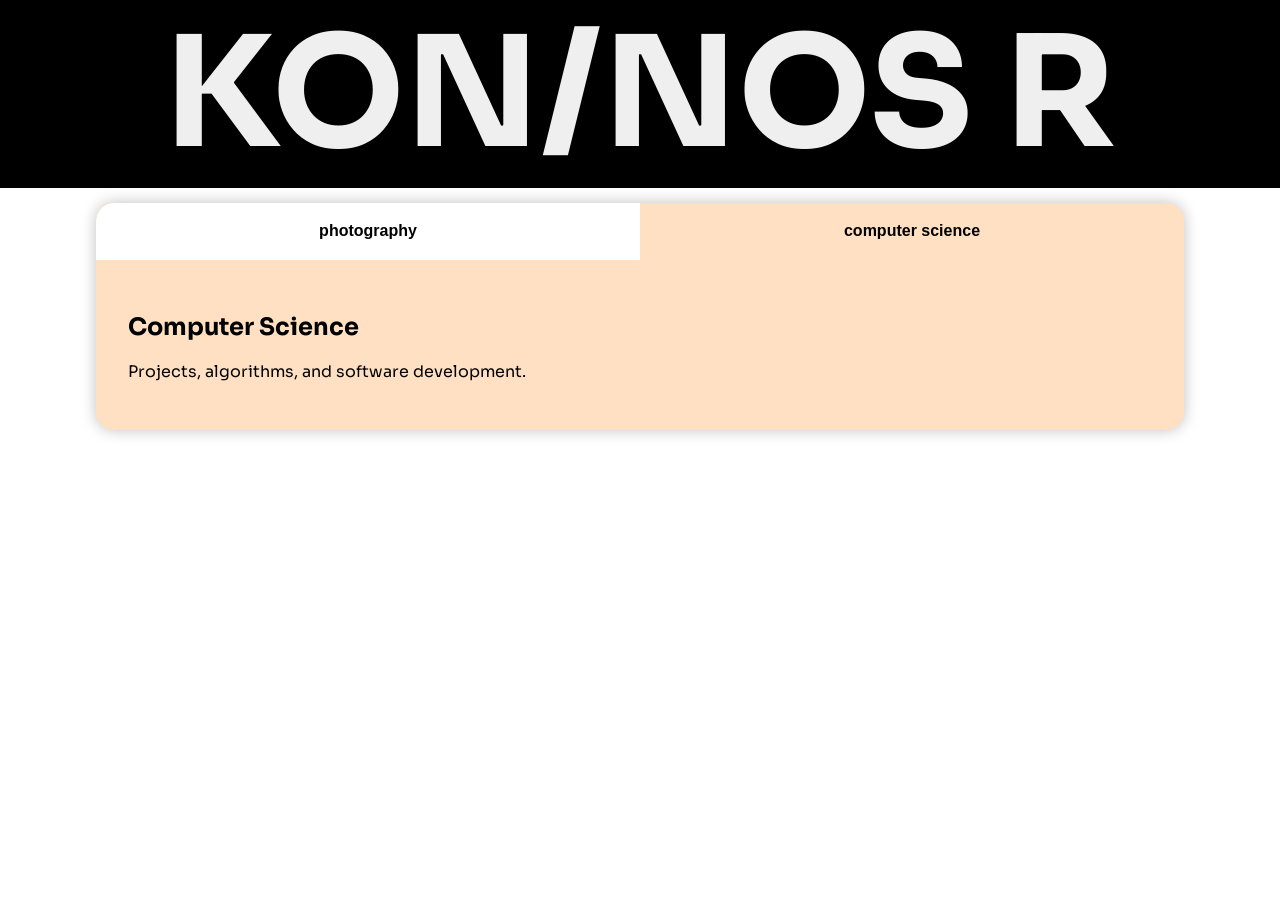
==== index.html @ 998af0dc "Added placeholders for hero and designed the cards" ====
<!DOCTYPE html>

<html lang="en">
    <head>
        <meta charset="UTF-8">
        <meta name="viewport" content="width=device-width, initial-scale=1.0" />
        <link rel="stylesheet" href="style.css">

        <link rel="preconnect" href="https://fonts.googleapis.com">
        <link rel="preconnect" href="https://fonts.gstatic.com" crossorigin>
        <link href="https://fonts.googleapis.com/css2?family=Sora:wght@600;700;800&display=swap" rel="stylesheet">

        <title>KON/NOS R</title>
    </head>

    <body>
        <header>
            <h1>KON/NOS R</h1>
        </header>

        <div class="content">
            <div class="outer-container" id="container">
            
                <div class="nav">
                    <button id="photoBtn" class="nav_card left" onclick="setHero('photo')">
                        photography
                    </button>
                
                    <button id="csBtn" class="nav_card right" onclick="setHero('cs')">
                        computer science
                    </button>
                </div>
            
                <div class="hero" id="hero">
                    <h2>Welcome</h2>
                </div>
            </div>
        </div>


        <script>
        function setHero(section) {
            const hero = document.getElementById("hero");
            const container = document.getElementById("container");
        
            const photoBtn = document.getElementById("photoBtn");
            const csBtn = document.getElementById("csBtn");
        
            photoBtn.classList.remove("active");
            csBtn.classList.remove("active");
        
            if (section === "photo") {
                container.style.background = "#bff6fa"; // cyan card
            
                photoBtn.classList.add("active");
                photoBtn.style.background = "#bff6fa";
                csBtn.style.background = "white";
            
                hero.innerHTML = `
                    <h2>Photography</h2>
                    <p>Visual work, light, and creative experiments.</p>
                `;
            }
        
            if (section === "cs") {
                container.style.background = "#ffe0c2"; // orange card
            
                csBtn.classList.add("active");
                csBtn.style.background = "#ffe0c2";
                photoBtn.style.background = "white";
            
                hero.innerHTML = `
                    <h2>Computer Science</h2>
                    <p>Projects, algorithms, and software development.</p>
                `;
            }
        }

        window.onload = function () {
            setHero("cs");
        };
        </script>

    </body>
</html>
---- style.css ----
header {
    background: black;
    padding: 25px;
}

h1 {
    color: #efefef;
    font-family: 'Sora', sans-serif;
    font-weight: 700;
    font-size: 12vw;
    line-height: 0.9;
    margin: 0;
    text-align: center;
}

body {
    margin: 0;
    background: white;
    font-family: 'Sora', sans-serif;
}
:root {
    --bg-color: white;
    --accent: #ffffff;
}

.content {
    display: flex;
    flex-direction: column;
    align-items: center;
}

.outer-container {
    width: 85%;
    margin-top: 15px;
    background: white;
    border-radius: 18px;
    overflow: hidden;
    box-shadow: 0 0 15px rgba(0,0,0,0.25);
}

.nav {
    display: flex;
}

.nav_card {
    width: 50%;
    padding: 1.2rem;
    border: none;
    cursor: pointer;

    background: white;
    font-weight: 600;
    font-size: 1rem;

    transition: 0.25s ease;
}

.nav_card.left {
    border-top-left-radius: 18px;
}

.nav_card.right {
    border-top-right-radius: 18px;
}

.nav_card.active {
    color: black;
}

.hero {
    padding: 2rem;
}
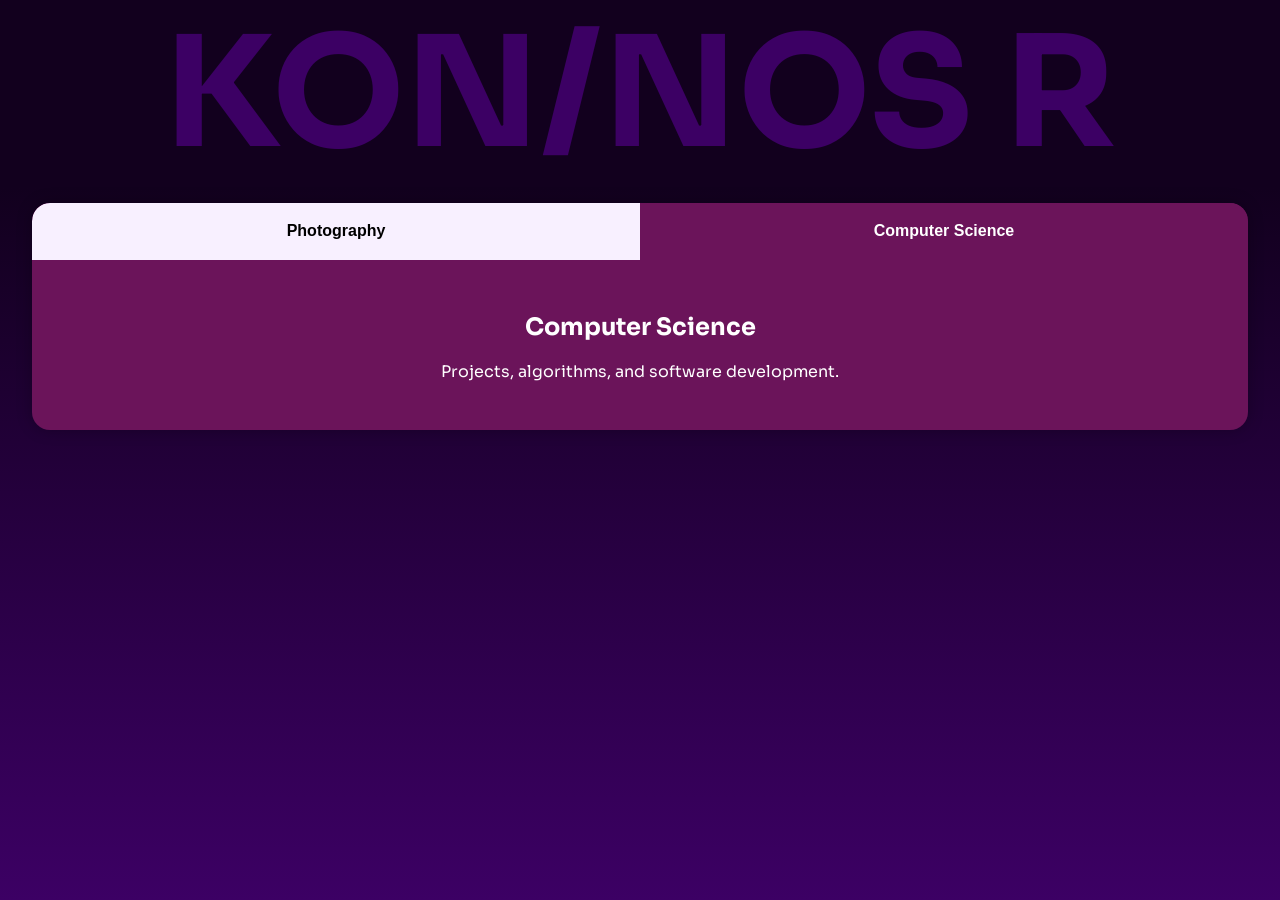
==== commit e65e2f87: "More color improvements" ====
--- a/index.html
+++ b/index.html
@@ -23,16 +23,15 @@
             
                 <div class="nav">
                     <button id="photoBtn" class="nav_card left" onclick="setHero('photo')">
-                        photography
+                        Photography
                     </button>
                 
                     <button id="csBtn" class="nav_card right" onclick="setHero('cs')">
-                        computer science
+                        Computer Science
                     </button>
                 </div>
             
                 <div class="hero" id="hero">
-                    <h2>Welcome</h2>
                 </div>
             </div>
         </div>
@@ -49,31 +48,54 @@
             photoBtn.classList.remove("active");
             csBtn.classList.remove("active");
         
+            let heroTitle = "";
+            let heroText = "";
+            let cardColor = "";
+            let heroColor = "";
+        
             if (section === "photo") {
-                container.style.background = "#bff6fa"; // cyan card
+                cardColor = "#76bfff";
+                heroColor = "#000";
             
                 photoBtn.classList.add("active");
-                photoBtn.style.background = "#bff6fa";
-                csBtn.style.background = "white";
+                photoBtn.style.background = "#76bfff";
+                photoBtn.style.color = "#000";
             
-                hero.innerHTML = `
-                    <h2>Photography</h2>
-                    <p>Visual work, light, and creative experiments.</p>
-                `;
+                csBtn.style.background = "#f8f0ff";
+                csBtn.style.color = "#000";
+            
+                heroTitle = "Photography";
+                heroText = "Visual work, light, and creative experiments.";
             }
         
             if (section === "cs") {
-                container.style.background = "#ffe0c2"; // orange card
+                cardColor = "#6b145a";
+                heroColor = "#fff";
             
                 csBtn.classList.add("active");
-                csBtn.style.background = "#ffe0c2";
-                photoBtn.style.background = "white";
+                csBtn.style.background = "#6b145a";
+                csBtn.style.color = "#fff";
             
+                photoBtn.style.background = "#f8f0ff";
+                photoBtn.style.color = "#000";
+            
+                heroTitle = "Computer Science";
+                heroText = "Projects, algorithms, and software development.";
+            }
+        
+            container.style.background = cardColor;
+        
+            hero.classList.add("fade-out");
+        
+            setTimeout(() => {
                 hero.innerHTML = `
-                    <h2>Computer Science</h2>
-                    <p>Projects, algorithms, and software development.</p>
+                    <h2>${heroTitle}</h2>
+                    <p>${heroText}</p>
                 `;
-            }
+            
+                hero.style.color = heroColor;
+                hero.classList.remove("fade-out");
+            }, 180);
         }
 
         window.onload = function () {
--- a/style.css
+++ b/style.css
@@ -1,10 +1,10 @@
 header {
-    background: black;
+    background: #12001e;
     padding: 25px;
 }
 
 h1 {
-    color: #efefef;
+    color: #3c0064;
     font-family: 'Sora', sans-serif;
     font-weight: 700;
     font-size: 12vw;
@@ -13,26 +13,40 @@
     text-align: center;
 }
 
+html, body {
+    height: 100%;
+    margin: 0;
+}
+
 body {
     margin: 0;
-    background: white;
     font-family: 'Sora', sans-serif;
+    display: flex;
+    flex-direction: column;
 }
 :root {
     --bg-color: white;
-    --accent: #ffffff;
+    --accent: #fff;
 }
 
 .content {
+    flex: 1;
+    background: linear-gradient(180deg, #12001e 0%, #3c0064 100%);
     display: flex;
     flex-direction: column;
     align-items: center;
 }
 
+.test{
+    color: #76bfff;
+    color: #6b145a;
+    color: #f8f0ff;
+}
+
+
 .outer-container {
-    width: 85%;
+    width: 95%;
     margin-top: 15px;
-    background: white;
     border-radius: 18px;
     overflow: hidden;
     box-shadow: 0 0 15px rgba(0,0,0,0.25);
@@ -68,5 +82,12 @@
 }
 
 .hero {
+    text-align: center;
     padding: 2rem;
+    transition: opacity 0.2s ease, color 0.25s ease;
+    opacity: 1;
+}
+
+.hero.fade-out {
+    opacity: 0;
 }
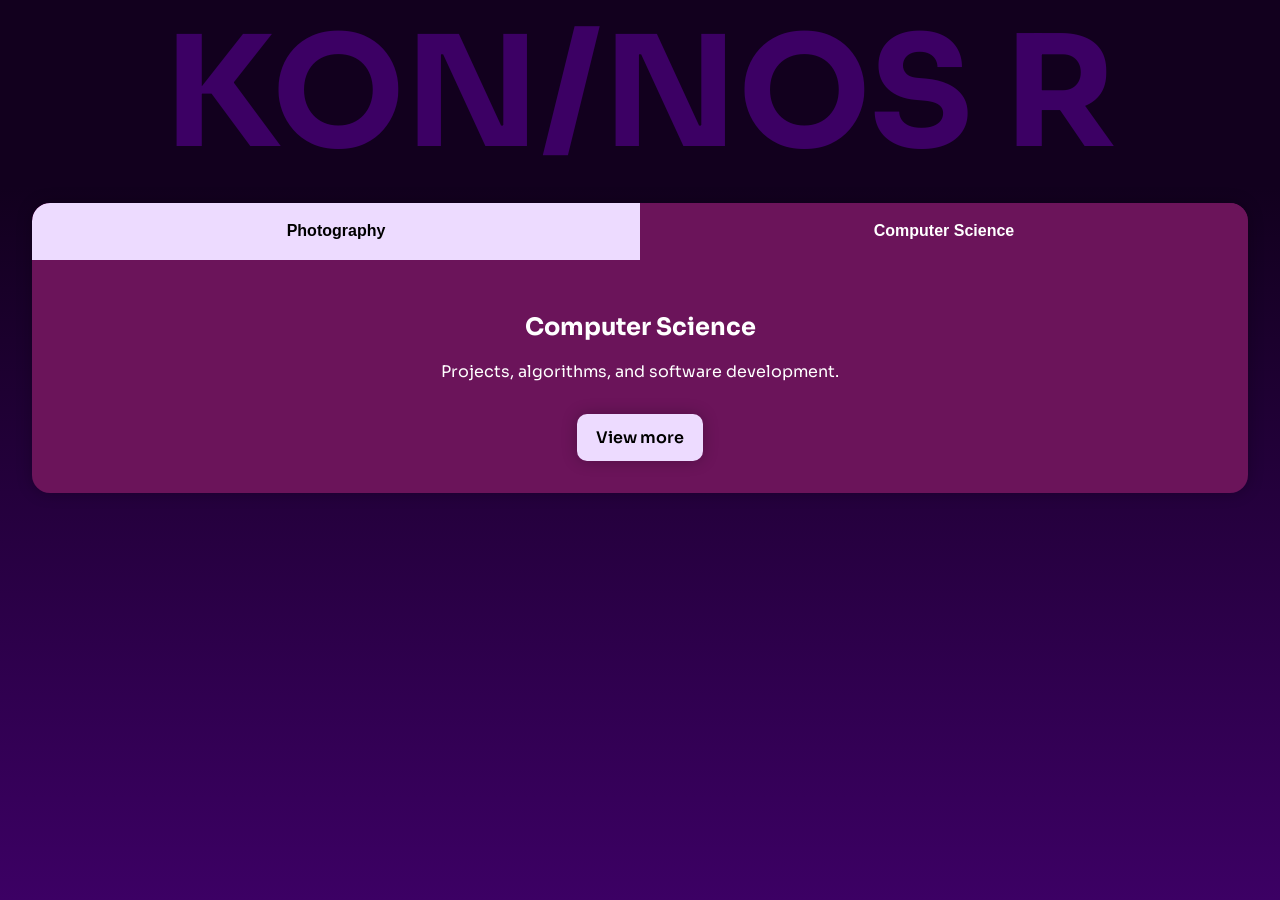
==== commit 42f98ea6: "Added "View more" buttons and made css improvements!" ====
--- a/index.html
+++ b/index.html
@@ -36,7 +36,7 @@
             </div>
         </div>
 
-
+        
         <script>
         function setHero(section) {
             const hero = document.getElementById("hero");
@@ -50,37 +50,46 @@
         
             let heroTitle = "";
             let heroText = "";
+            let heroLink = "";
             let cardColor = "";
             let heroColor = "";
+            let linkBg = "";
+            let linkColor = "";
         
             if (section === "photo") {
                 cardColor = "#76bfff";
                 heroColor = "#000";
+                linkBg = "#dbedff";
+                linkColor = "#000";
             
                 photoBtn.classList.add("active");
                 photoBtn.style.background = "#76bfff";
                 photoBtn.style.color = "#000";
             
-                csBtn.style.background = "#f8f0ff";
+                csBtn.style.background = "#dbedff";
                 csBtn.style.color = "#000";
             
                 heroTitle = "Photography";
                 heroText = "Visual work, light, and creative experiments.";
+                heroLink = "photography.html";
             }
         
             if (section === "cs") {
                 cardColor = "#6b145a";
                 heroColor = "#fff";
+                linkBg = "#eddbff";
+                linkColor = "#000";
             
                 csBtn.classList.add("active");
                 csBtn.style.background = "#6b145a";
                 csBtn.style.color = "#fff";
             
-                photoBtn.style.background = "#f8f0ff";
+                photoBtn.style.background = "#eddbff";
                 photoBtn.style.color = "#000";
             
                 heroTitle = "Computer Science";
                 heroText = "Projects, algorithms, and software development.";
+                heroLink = "computer-science.html";
             }
         
             container.style.background = cardColor;
@@ -91,9 +100,15 @@
                 hero.innerHTML = `
                     <h2>${heroTitle}</h2>
                     <p>${heroText}</p>
+                    <a class="hero-link" href="${heroLink}">View more</a>
                 `;
             
                 hero.style.color = heroColor;
+            
+                const link = hero.querySelector(".hero-link");
+                link.style.background = linkBg;
+                link.style.color = linkColor;
+            
                 hero.classList.remove("fade-out");
             }, 180);
         }
--- a/style.css
+++ b/style.css
@@ -1,3 +1,15 @@
+html, body {
+    height: 100%;
+    margin: 0;
+}
+
+body {
+    margin: 0;
+    font-family: 'Sora', sans-serif;
+    display: flex;
+    flex-direction: column;
+}
+ 
 header {
     background: #12001e;
     padding: 25px;
@@ -13,17 +25,6 @@
     text-align: center;
 }
 
-html, body {
-    height: 100%;
-    margin: 0;
-}
-
-body {
-    margin: 0;
-    font-family: 'Sora', sans-serif;
-    display: flex;
-    flex-direction: column;
-}
 :root {
     --bg-color: white;
     --accent: #fff;
@@ -39,8 +40,9 @@
 
 .test{
     color: #76bfff;
+    color: #dbedff;
     color: #6b145a;
-    color: #f8f0ff;
+    color: #eddbff;
 }
 
 
@@ -77,8 +79,8 @@
     border-top-right-radius: 18px;
 }
 
-.nav_card.active {
-    color: black;
+.nav_card:not(.active):hover {
+    filter: brightness(0.9);
 }
 
 .hero {
@@ -90,4 +92,20 @@
 
 .hero.fade-out {
     opacity: 0;
+}
+
+.hero-link {
+    display: inline-block;
+    margin-top: 1rem;
+    padding: 0.8rem 1.2rem;
+    border-radius: 10px;
+    text-decoration: none;
+    font-weight: 600;
+    box-shadow: 0 0 15px rgba(0,0,0,0.25);
+    transition: 0.2s ease;
+}
+
+.hero-link:hover {
+    box-shadow: 0 10px 15px rgba(0,0,0,0.25);
+    transform: translateY(-1px);
 }
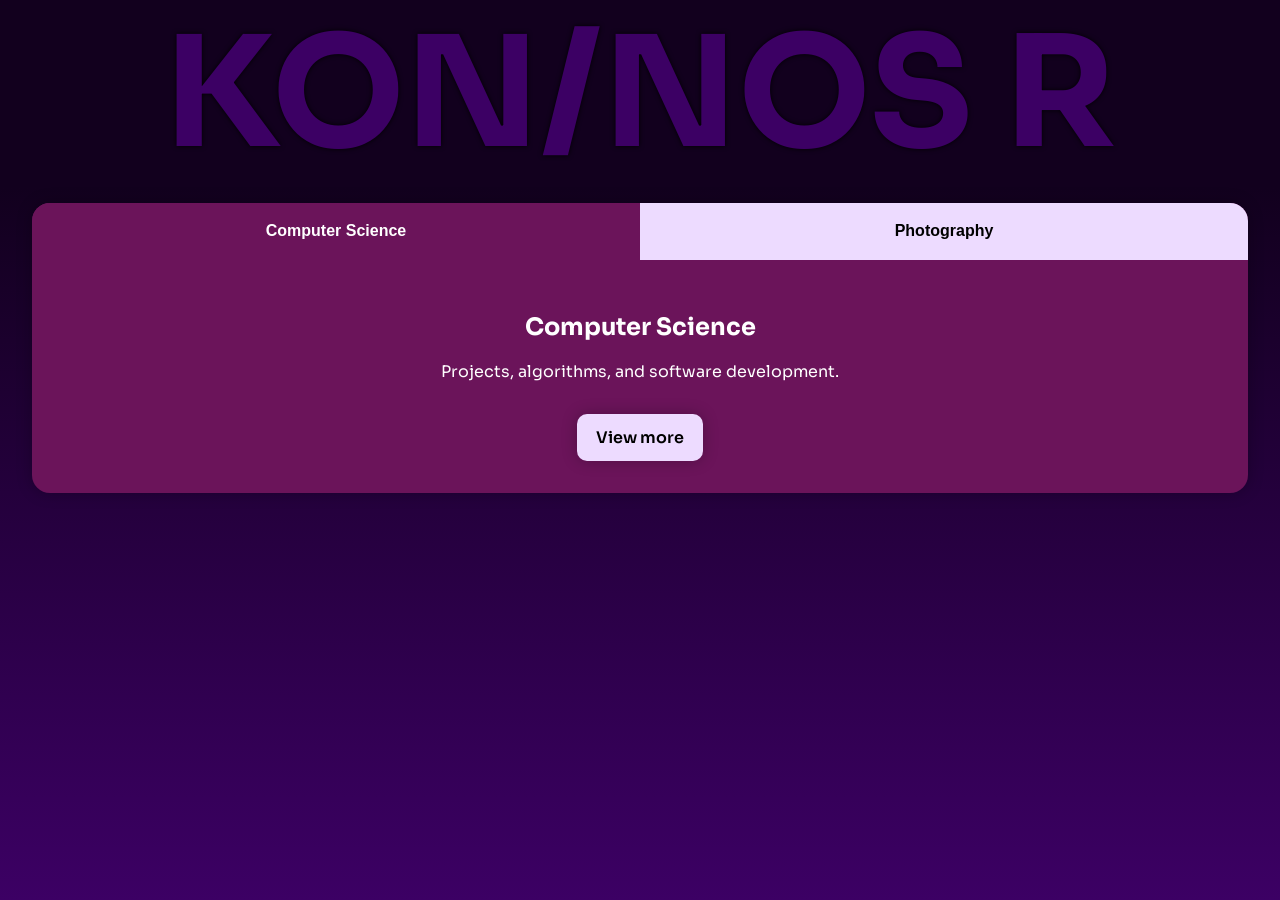
==== commit 87fa1591: "Added photography and computer science page and made various improvements" ====
--- a/index.html
+++ b/index.html
@@ -15,26 +15,30 @@
 
     <body>
         <header>
-            <h1>KON/NOS R</h1>
+            <h1 class="home_title">KON/NOS R</h1>
         </header>
 
         <div class="content">
             <div class="outer-container" id="container">
             
                 <div class="nav">
+                    <button id="csBtn" class="nav_card right" onclick="setHero('cs')">
+                        Computer Science
+                    </button> <!-- Computer Science Button -->
+
                     <button id="photoBtn" class="nav_card left" onclick="setHero('photo')">
                         Photography
-                    </button>
-                
-                    <button id="csBtn" class="nav_card right" onclick="setHero('cs')">
-                        Computer Science
-                    </button>
+                    </button> <!-- Photography Button -->
                 </div>
             
                 <div class="hero" id="hero">
                 </div>
             </div>
         </div>
+
+        <footer>
+            
+        </footer>
 
         
         <script>
@@ -55,8 +59,26 @@
             let heroColor = "";
             let linkBg = "";
             let linkColor = "";
+
+            if (section === "cs") { // Computer Science Card
+                cardColor = "#6b145a";
+                heroColor = "#fff";
+                linkBg = "#eddbff";
+                linkColor = "#000";
+            
+                csBtn.classList.add("active");
+                csBtn.style.background = "#6b145a";
+                csBtn.style.color = "#fff";
+            
+                photoBtn.style.background = "#eddbff";
+                photoBtn.style.color = "#000";
+            
+                heroTitle = "Computer Science";
+                heroText = "Projects, algorithms, and software development.";
+                heroLink = "computer-science.html";
+            }
         
-            if (section === "photo") {
+            if (section === "photo") { // Photography Card
                 cardColor = "#76bfff";
                 heroColor = "#000";
                 linkBg = "#dbedff";
@@ -72,24 +94,6 @@
                 heroTitle = "Photography";
                 heroText = "Visual work, light, and creative experiments.";
                 heroLink = "photography.html";
-            }
-        
-            if (section === "cs") {
-                cardColor = "#6b145a";
-                heroColor = "#fff";
-                linkBg = "#eddbff";
-                linkColor = "#000";
-            
-                csBtn.classList.add("active");
-                csBtn.style.background = "#6b145a";
-                csBtn.style.color = "#fff";
-            
-                photoBtn.style.background = "#eddbff";
-                photoBtn.style.color = "#000";
-            
-                heroTitle = "Computer Science";
-                heroText = "Projects, algorithms, and software development.";
-                heroLink = "computer-science.html";
             }
         
             container.style.background = cardColor;
--- a/style.css
+++ b/style.css
@@ -1,3 +1,5 @@
+/* main elements */
+
 html, body {
     height: 100%;
     margin: 0;
@@ -15,21 +17,38 @@
     padding: 25px;
 }
 
-h1 {
+
+/* titles */
+.home_title, .subpages_title {
     color: #3c0064;
     font-family: 'Sora', sans-serif;
     font-weight: 700;
+    margin: 0;
+}
+
+.home_title {
     font-size: 12vw;
     line-height: 0.9;
-    margin: 0;
     text-align: center;
+    text-shadow: 0 0 5px #000000;
 }
 
-:root {
-    --bg-color: white;
-    --accent: #fff;
+.subpages_title {
+    text-decoration: none;
+    line-height: 0.9;
 }
 
+.subpages_title:hover {
+    color: transparent;
+    background: linear-gradient(90deg, #eddbff 0%, #eddbff 50%, #3c0064 50%, #3c0064 100%);
+    background-size: 200% 100%;
+    background-position: 100% 0;
+    background-clip: text;
+    -webkit-background-clip: text;
+    animation: colorFill 1s ease forwards;
+}
+
+/* idk */
 .content {
     flex: 1;
     background: linear-gradient(180deg, #12001e 0%, #3c0064 100%);
@@ -38,23 +57,19 @@
     align-items: center;
 }
 
-.test{
-    color: #76bfff;
-    color: #dbedff;
-    color: #6b145a;
-    color: #eddbff;
-}
-
-
 .outer-container {
     width: 95%;
     margin-top: 15px;
     border-radius: 18px;
     overflow: hidden;
     box-shadow: 0 0 15px rgba(0,0,0,0.25);
+
+    animation: fadeUp 0.6s ease forwards;
 }
 
 .nav {
+    position: relative;
+    overflow: hidden;
     display: flex;
 }
 
@@ -71,16 +86,8 @@
     transition: 0.25s ease;
 }
 
-.nav_card.left {
-    border-top-left-radius: 18px;
-}
-
-.nav_card.right {
-    border-top-right-radius: 18px;
-}
-
 .nav_card:not(.active):hover {
-    filter: brightness(0.9);
+    filter: brightness(0.92);
 }
 
 .hero {
@@ -106,6 +113,38 @@
 }
 
 .hero-link:hover {
-    box-shadow: 0 10px 15px rgba(0,0,0,0.25);
-    transform: translateY(-1px);
+    filter: brightness(0.92);
+}
+
+
+
+/* animations */
+@keyframes fadeUp {
+    from {
+        opacity: 0;
+        transform: translateY(20px);
+    }
+    to {
+        opacity: 1;
+        transform: translateY(0);
+    }
+}
+
+@keyframes colorFill {
+    0% {
+        background-position: 100% 0;
+    }
+    100% {
+        background-position: 0 0;
+    }
+}
+
+
+
+
+.test{
+    color: #76bfff;
+    color: #dbedff;
+    color: #6b145a;
+    color: #eddbff;
 }
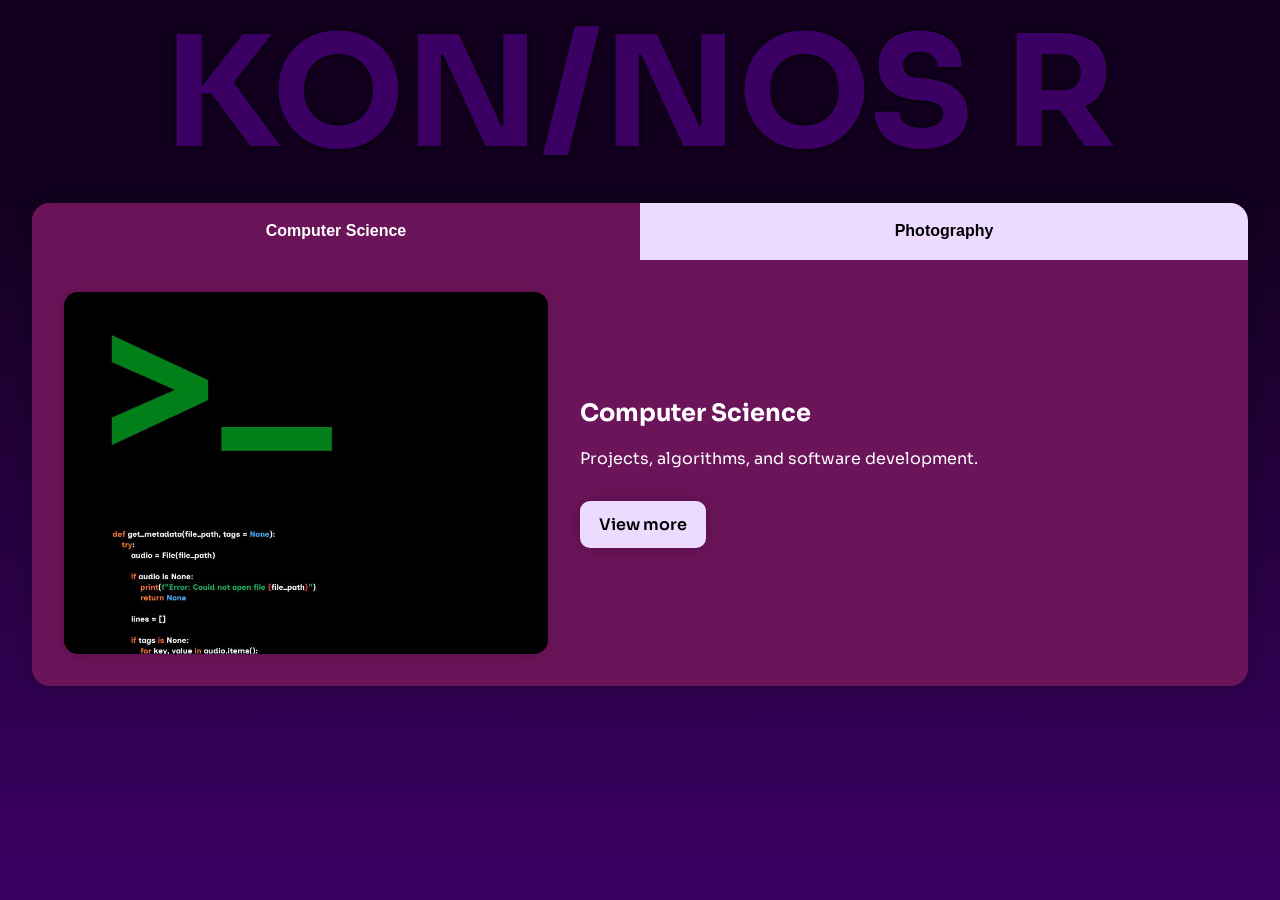
==== commit fb9a3420: "Added pictures and made various improvements" ====
--- a/index.html
+++ b/index.html
@@ -37,7 +37,7 @@
         </div>
 
         <footer>
-            
+
         </footer>
 
         
@@ -74,6 +74,7 @@
                 photoBtn.style.color = "#000";
             
                 heroTitle = "Computer Science";
+                heroImage = "images/computer-science.jpg"
                 heroText = "Projects, algorithms, and software development.";
                 heroLink = "computer-science.html";
             }
@@ -92,6 +93,7 @@
                 csBtn.style.color = "#000";
             
                 heroTitle = "Photography";
+                heroImage = "images/photography.jpg"
                 heroText = "Visual work, light, and creative experiments.";
                 heroLink = "photography.html";
             }
@@ -102,9 +104,13 @@
         
             setTimeout(() => {
                 hero.innerHTML = `
-                    <h2>${heroTitle}</h2>
-                    <p>${heroText}</p>
-                    <a class="hero-link" href="${heroLink}">View more</a>
+                    <img class="hero-image" src="${heroImage}" alt="${heroTitle}">
+
+                    <div class="hero-text">
+                        <h2>${heroTitle}</h2>
+                        <p>${heroText}</p>
+                        <a class="hero-link" href="${heroLink}">View more</a>
+                    </div>
                 `;
             
                 hero.style.color = heroColor;
--- a/style.css
+++ b/style.css
@@ -1,5 +1,4 @@
-/* main elements */
-
+/* MAIN ELEMENTS */
 html, body {
     height: 100%;
     margin: 0;
@@ -17,8 +16,16 @@
     padding: 25px;
 }
 
+/* SHARED */
+.content {
+    flex: 1;
+    background: linear-gradient(180deg, #12001e 0%, #3c0064 100%);
+    display: flex;
+    flex-direction: column;
+    align-items: center;
+}
 
-/* titles */
+/* TITLES */
 .home_title, .subpages_title {
     color: #3c0064;
     font-family: 'Sora', sans-serif;
@@ -48,15 +55,7 @@
     animation: colorFill 1s ease forwards;
 }
 
-/* idk */
-.content {
-    flex: 1;
-    background: linear-gradient(180deg, #12001e 0%, #3c0064 100%);
-    display: flex;
-    flex-direction: column;
-    align-items: center;
-}
-
+/* HOME */
 .outer-container {
     width: 95%;
     margin-top: 15px;
@@ -91,14 +90,35 @@
 }
 
 .hero {
-    text-align: center;
+    display: flex;
+    align-items: center;
+    gap: 2rem;
     padding: 2rem;
+    text-align: left;
+
     transition: opacity 0.2s ease, color 0.25s ease;
     opacity: 1;
 }
 
 .hero.fade-out {
     opacity: 0;
+}
+
+.hero-image {
+    width: 42%;
+    min-width: 220px;
+    aspect-ratio: 4 / 3;
+    object-fit: cover;
+    border-radius: 14px;
+    box-shadow: 0 0 15px rgba(0,0,0,0.2);
+}
+
+.hero-text {
+    flex: 1;
+}
+
+.hero-text h2 {
+    margin-top: 0;
 }
 
 .hero-link {
@@ -118,7 +138,22 @@
 
 
 
-/* animations */
+
+
+@media (max-width: 800px) {
+    .hero {
+        flex-direction: column;
+        text-align: center;
+    }
+
+    .hero-image {
+        width: 100%;
+    }
+}
+
+
+
+/* ANIMATIONS */
 @keyframes fadeUp {
     from {
         opacity: 0;
@@ -142,6 +177,7 @@
 
 
 
+
 .test{
     color: #76bfff;
     color: #dbedff;
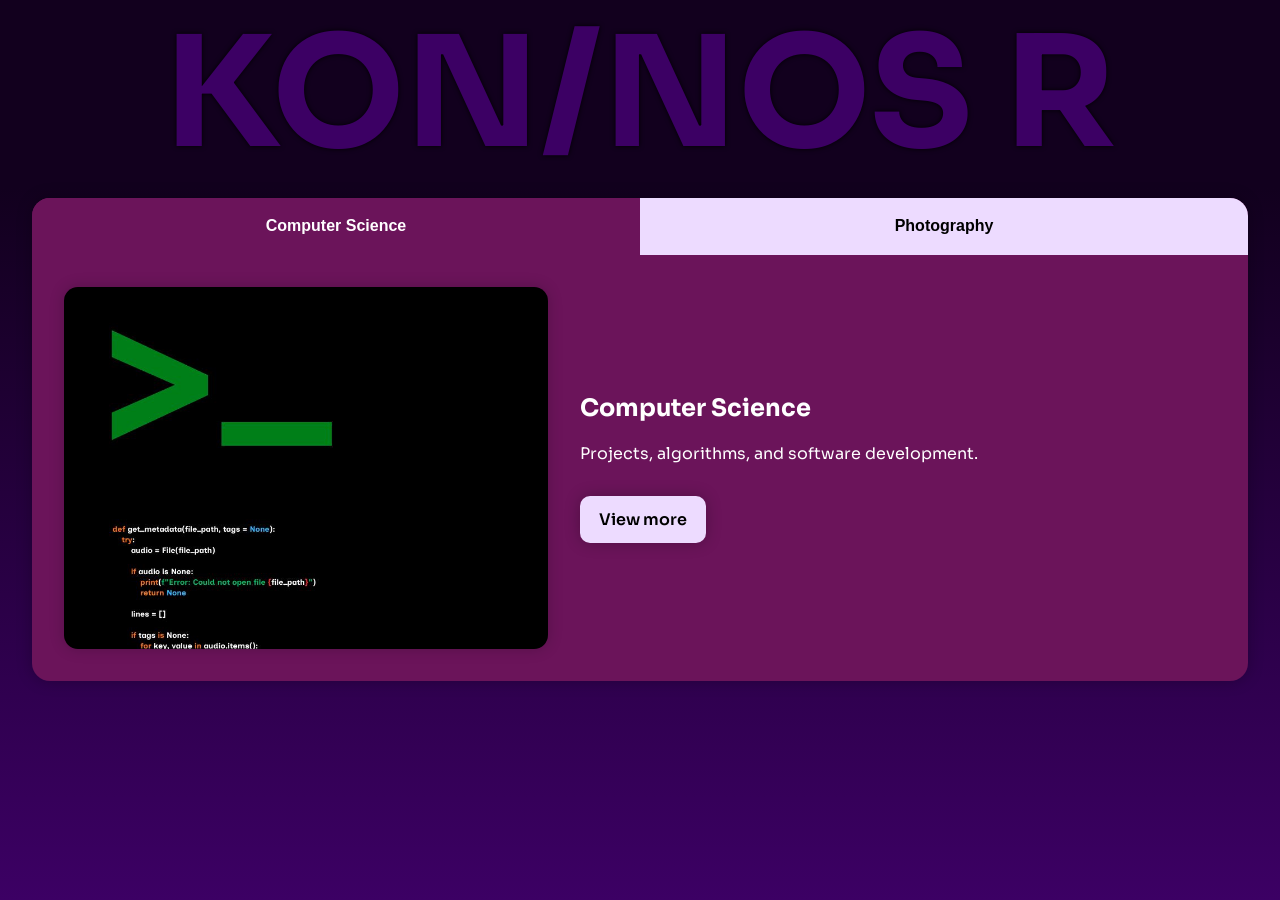
==== commit ed9ca7fa: "Made test pages for cs and photo, removed footer from index and added a better image" ====
--- a/index.html
+++ b/index.html
@@ -35,12 +35,7 @@
                 </div>
             </div>
         </div>
-
-        <footer>
-
-        </footer>
-
-        
+     
         <script>
         function setHero(section) {
             const hero = document.getElementById("hero");
--- a/style.css
+++ b/style.css
@@ -14,6 +14,16 @@
 header {
     background: #12001e;
     padding: 25px;
+}
+
+footer {
+    background-color: #3c0064;
+}
+
+footer a {
+    padding-left: 5px;
+    color: #12001e;
+    text-decoration: none;
 }
 
 /* SHARED */
@@ -58,7 +68,7 @@
 /* HOME */
 .outer-container {
     width: 95%;
-    margin-top: 15px;
+    margin-top: 10px;
     border-radius: 18px;
     overflow: hidden;
     box-shadow: 0 0 15px rgba(0,0,0,0.25);
@@ -136,10 +146,6 @@
     filter: brightness(0.92);
 }
 
-
-
-
-
 @media (max-width: 800px) {
     .hero {
         flex-direction: column;
@@ -151,7 +157,32 @@
     }
 }
 
-
+/* SUBPAGES */
+.cs_card {
+    margin-top: 5px;
+    min-width: 900px;
+    width: 95%;
+    padding: 2rem;
+    background: #eddbff;
+    color: #12001e;
+    border-radius: 18px;
+    box-shadow: 0 0 15px rgba(0, 0, 0, 0.25);
+
+    animation: fadeUp 0.6s ease forwards;
+}
+
+.ph_card {
+    margin-top: 5px;
+    min-width: 900px;
+    width: 95%;
+    padding: 2rem;
+    background: #dbedff;
+    color: #12001e;
+    border-radius: 18px;
+    box-shadow: 0 0 15px rgba(0, 0, 0, 0.25);
+
+    animation: fadeUp 0.6s ease forwards;
+}
 
 /* ANIMATIONS */
 @keyframes fadeUp {
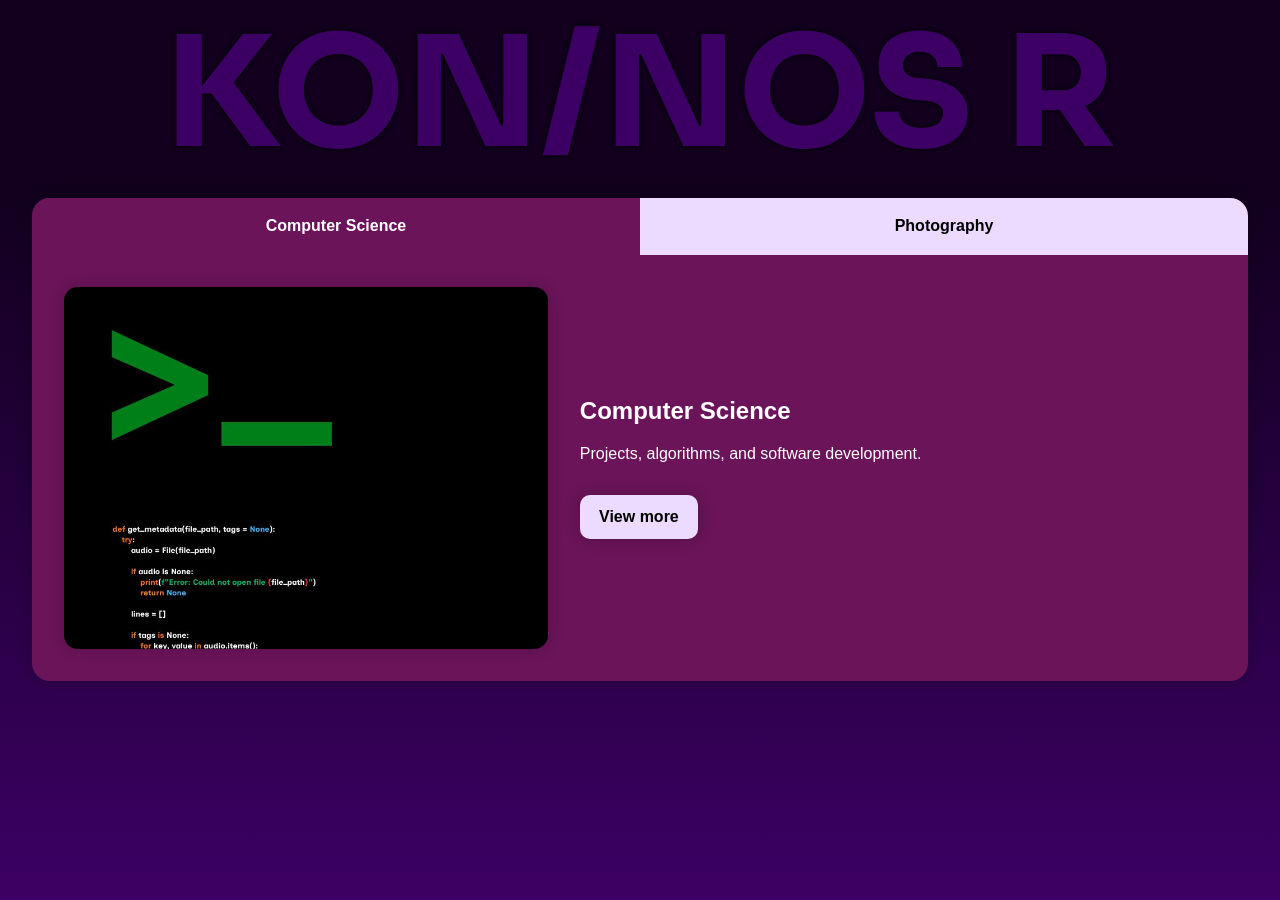
==== commit beafa82c: "Various improvements on the styles of the subpages" ====
--- a/index.html
+++ b/index.html
@@ -15,18 +15,18 @@
 
     <body>
         <header>
-            <h1 class="home_title">KON/NOS R</h1>
+            <h1 class="home-title">KON/NOS R</h1>
         </header>
 
         <div class="content">
             <div class="outer-container" id="container">
             
                 <div class="nav">
-                    <button id="csBtn" class="nav_card right" onclick="setHero('cs')">
+                    <button id="csBtn" class="nav-card right" onclick="setHero('cs')">
                         Computer Science
                     </button> <!-- Computer Science Button -->
 
-                    <button id="photoBtn" class="nav_card left" onclick="setHero('photo')">
+                    <button id="photoBtn" class="nav-card left" onclick="setHero('photo')">
                         Photography
                     </button> <!-- Photography Button -->
                 </div>
--- a/style.css
+++ b/style.css
@@ -26,6 +26,7 @@
     text-decoration: none;
 }
 
+
 /* SHARED */
 .content {
     flex: 1;
@@ -35,34 +36,92 @@
     align-items: center;
 }
 
-/* TITLES */
-.home_title, .subpages_title {
+
+/* TITLES and NAV */
+/* shared */
+.home-title, .subpages-title {
     color: #3c0064;
     font-family: 'Sora', sans-serif;
     font-weight: 700;
     margin: 0;
 }
 
-.home_title {
+
+/* home */
+.home-title {
     font-size: 12vw;
     line-height: 0.9;
     text-align: center;
     text-shadow: 0 0 5px #000000;
 }
 
-.subpages_title {
+
+/* subpages */
+.subpage-header {
+    position: sticky;
+    top: 0;
+    z-index: 10;
+    background: #12001e;
+    padding: 25px;
+    display: flex;
+    align-items: center;
+    justify-content: space-between;
+    gap: 1rem;
+}
+
+.subpage-header {
+    transition: background 0.25s ease, box-shadow 0.25s ease;
+}
+
+.subpage-header.scrolled {
+    padding: 18px 25px;
+    background: rgba(18, 0, 30, 0.85);
+    backdrop-filter: blur(8px);
+    box-shadow: 0 4px 20px rgba(0, 0, 0, 0.25);
+}
+
+.subpage-title {
+    margin: 0;
+    line-height: 0.9;
+}
+
+.subpage-title a {
     text-decoration: none;
     line-height: 0.9;
 }
 
-.subpages_title:hover {
+.subpage-title a:hover {
     color: transparent;
     background: linear-gradient(90deg, #eddbff 0%, #eddbff 50%, #3c0064 50%, #3c0064 100%);
     background-size: 200% 100%;
     background-position: 100% 0;
     background-clip: text;
     -webkit-background-clip: text;
-    animation: colorFill 1s ease forwards;
+    animation: colorFill 0.8s ease forwards;
+}
+
+.subpage-nav {
+    display: flex;
+    flex-wrap: wrap;
+    gap: 0.5rem;
+}
+
+.subpage-nav a {
+    padding: 0.45rem 0.9rem;
+    border-radius: 999px;
+
+    text-decoration: none;
+    font-size: 0.9rem;
+    font-weight: 600;
+
+    color: #eddbff;
+    background: rgba(237, 219, 255, 0.08);
+
+    transition: 0.2s ease;
+}
+
+.subpage-nav a:hover {
+    background: rgba(237, 219, 255, 0.18);
 }
 
 /* HOME */
@@ -82,7 +141,7 @@
     display: flex;
 }
 
-.nav_card {
+.nav-card {
     width: 50%;
     padding: 1.2rem;
     border: none;
@@ -95,7 +154,7 @@
     transition: 0.25s ease;
 }
 
-.nav_card:not(.active):hover {
+.nav-card:not(.active):hover {
     filter: brightness(0.92);
 }
 
@@ -124,6 +183,7 @@
 }
 
 .hero-text {
+    font-family: 'Gill Sans', 'Gill Sans MT', Calibri, 'Trebuchet MS', sans-serif;
     flex: 1;
 }
 
@@ -157,31 +217,153 @@
     }
 }
 
+
 /* SUBPAGES */
-.cs_card {
-    margin-top: 5px;
-    min-width: 900px;
-    width: 95%;
+/* shared */
+.cs-card, .ph-card {
+    scroll-margin-top: 76px;
+    box-sizing: border-box;
+    font-family: 'Gill Sans', 'Gill Sans MT', Calibri, 'Trebuchet MS', sans-serif;
+    margin: 8px;
+    width: calc(95% - 16px);
+    max-width: 1200px;
     padding: 2rem;
-    background: #eddbff;
-    color: #12001e;
+    color: #000;
     border-radius: 18px;
     box-shadow: 0 0 15px rgba(0, 0, 0, 0.25);
 
     animation: fadeUp 0.6s ease forwards;
 }
 
-.ph_card {
-    margin-top: 5px;
-    min-width: 900px;
+.cs-card h2, .ph-card h2 {
+    position: relative;
+    display: inline-block;
+    left: 50%;
+    transform: translateX(-50%);
+    text-align: center;
+    margin-top: 0;
+    margin-bottom: 1rem;
+    padding-bottom: 0.8rem;
+}
+
+.cs-card h2::after, .ph-card h2::after {
+    content: "";
+    position: absolute;
+    left: 50%;
+    bottom: 0;
+    transform: translateX(-50%);
+    width: 220px;
+    height: 3px;
+    background: rgba(18, 0, 30, 0.18);
+}
+
+.cs-card, .ph-card {
+        margin-top: 0;
+    margin-bottom: 0.7rem;
+}
+
+.ph-card a, .cs-card a {
+    display: block;
+    width: fit-content;
+    margin: 1rem auto 0;
+    padding: 0.8rem 1.2rem;
+    border-radius: 10px;
+    text-decoration: none;
+    font-weight: 600;
+    box-shadow: 0 0 15px rgba(0,0,0,0.25);
+    transition: 0.2s ease;
+}
+
+.ph-card a:hover, .cs-card a:hover {
+    filter: brightness(0.92);
+}
+
+
+/* cs */
+.cs-card {
+    background: #eddbff;
+}
+
+.cs-card a {
+    color: #fff;
+    background-color: #6b145a;
+}
+
+.cs-card h3 {
+    text-align: center;
+    margin-top: 1rem;
+    margin-bottom: 0.5rem;
+    font-size: 1rem;
+    font-weight: 700;
+}
+
+.skill-list {
+    display: flex;
+    flex-wrap: wrap;
+    gap: 0.75rem;
+    justify-content: center;
+}
+
+.skill-list span {
+    min-width: 120px;
+    padding: 0.8rem 1rem;
+    display: flex;
+    flex-direction: column;
+    align-items: center;
+    gap: 0.15rem;
+    border-radius: 12px;
+    background: rgba(107, 20, 90, 0.1);
+    box-shadow: 0 0 8px rgba(0,0,0,0.05);
+}
+
+.skill-list span:hover {
+    transform: translateY(-2px);
+}
+
+.skill-list strong {
+    font-size: 0.95rem;
+    font-weight: 700;
+}
+
+.skill-list span small {
+    font-size: 0.78rem;
+    opacity: 0.7;
+    font-weight: 600;
+}
+
+
+/* ph */
+.ph-card {
+    background: #dbedff;
+}
+
+.ph-card a {
+    color: #000;
+    background-color: #76bfff;
+}
+
+.gallery-grid {
     width: 95%;
-    padding: 2rem;
-    background: #dbedff;
-    color: #12001e;
-    border-radius: 18px;
-    box-shadow: 0 0 15px rgba(0, 0, 0, 0.25);
-
-    animation: fadeUp 0.6s ease forwards;
+    margin: 0 auto;
+    display: grid;
+    grid-template-columns: repeat(auto-fit, minmax(240px, 1fr));
+    grid-auto-rows: 4px;
+    grid-auto-flow: dense;
+    gap: 12px;
+}
+
+.gallery-item {
+    width: 100%;
+    display: block;
+    object-fit: cover;
+    border-radius: 14px;
+    box-shadow: 0 0 12px rgba(0, 0, 0, 0.16);
+
+    transition: transform 0.2s ease, filter 0.2s ease;
+}
+
+.gallery-item:hover {
+    transform: translateY(-2px);
 }
 
 /* ANIMATIONS */
@@ -209,7 +391,11 @@
 
 
 
-.test{
+/* OTHER */
+.test-colors{
+    color: #000;
+    color: #fff;
+
     color: #76bfff;
     color: #dbedff;
     color: #6b145a;
